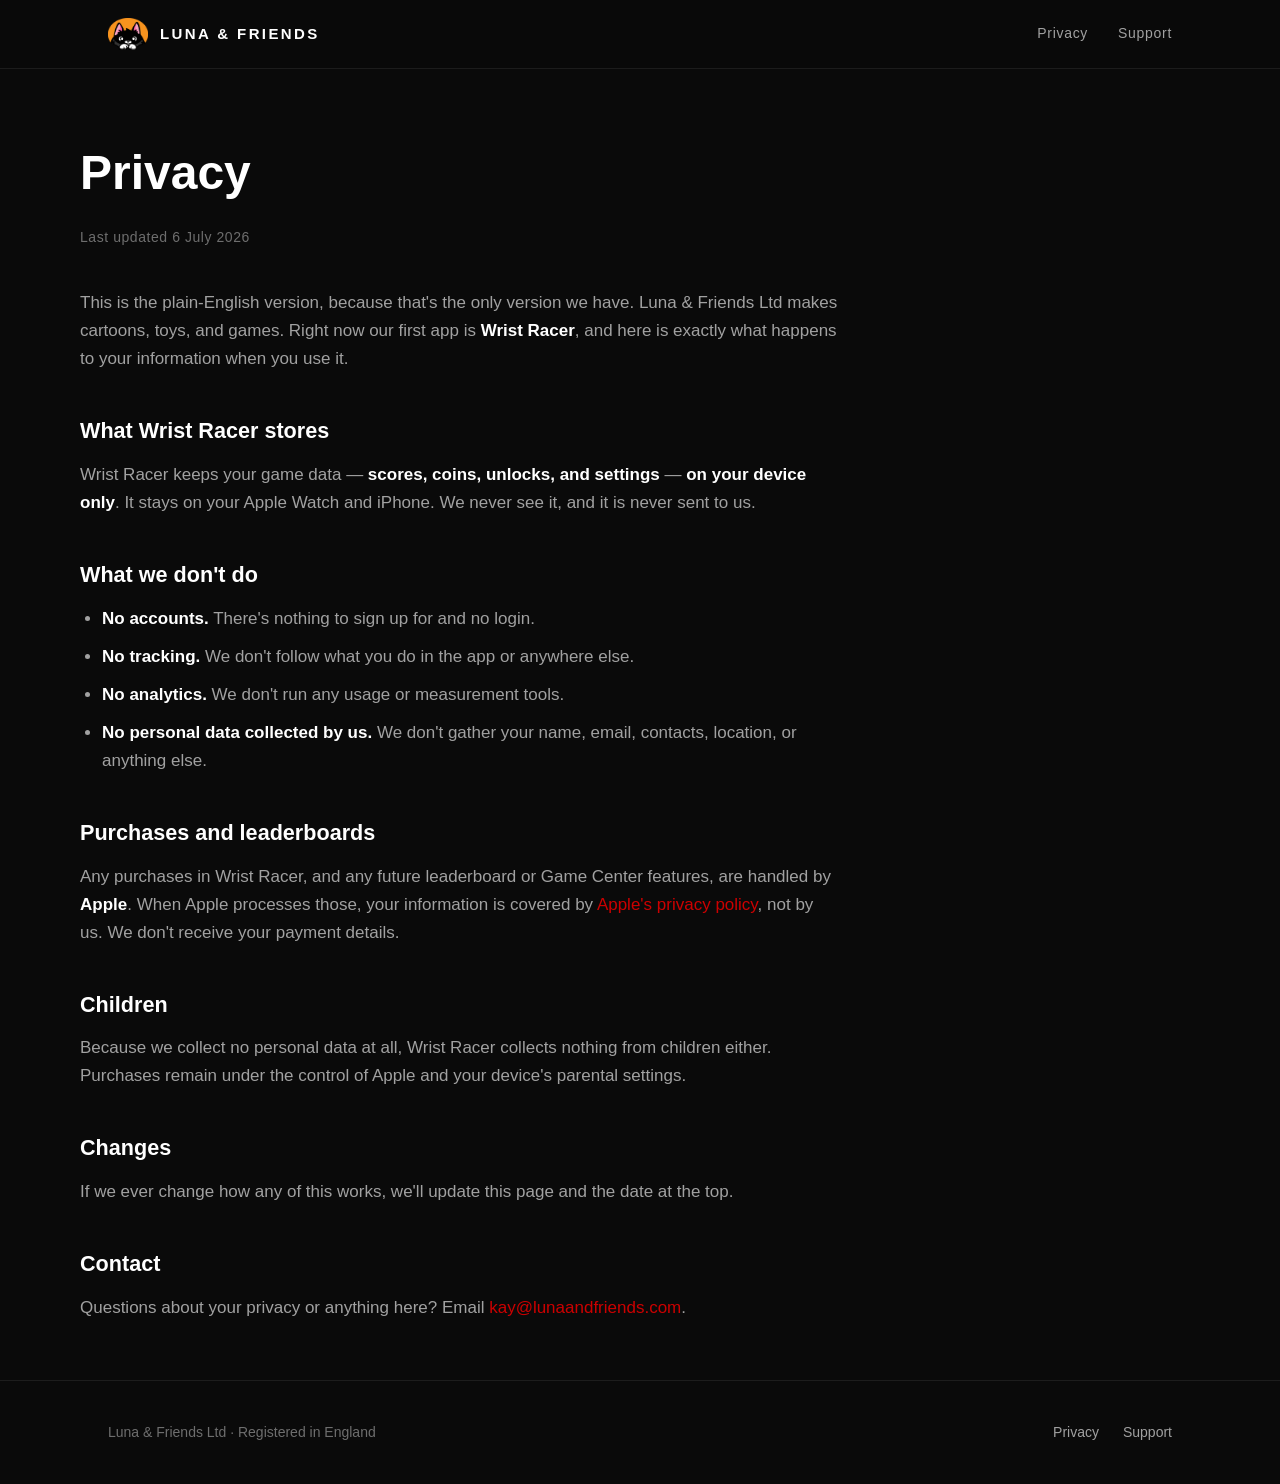
==== privacy.html @ 48a532dc "Luna & Friends Ltd company website Static dark-premium site (index/privacy/support), Wrist Racer fea" ====
<!DOCTYPE html>
<html lang="en">
<head>
  <meta charset="UTF-8" />
  <meta name="viewport" content="width=device-width, initial-scale=1.0" />
  <title>Privacy — Luna &amp; Friends Ltd</title>
  <meta name="description" content="Privacy policy for Luna & Friends Ltd and Wrist Racer. No accounts, no tracking, no analytics, no personal data collected." />
  <meta name="theme-color" content="#0A0A0A" />
  <link rel="icon" href="images/favicon.ico" sizes="any" />
  <link rel="icon" type="image/png" sizes="32x32" href="images/favicon-32.png" />
  <link rel="icon" type="image/png" sizes="16x16" href="images/favicon-16.png" />
  <link rel="apple-touch-icon" href="images/apple-touch-icon.png" />
  <link rel="stylesheet" href="styles.css" />
</head>
<body>
  <header class="nav">
    <div class="wrap nav-inner">
      <a class="brand" href="index.html" aria-label="Luna & Friends home">
        <img src="images/mascot.png" alt="Luna & Friends mascot" />
        <span class="brand-name">Luna &amp; Friends</span>
      </a>
      <nav class="nav-links">
        <a href="privacy.html">Privacy</a>
        <a href="support.html">Support</a>
      </nav>
    </div>
  </header>

  <main class="wrap page">
    <div class="page-head">
      <h1>Privacy</h1>
      <p class="updated">Last updated 6 July 2026</p>
    </div>

    <div class="prose">
      <p>This is the plain-English version, because that's the only version we have. Luna &amp; Friends Ltd makes cartoons, toys, and games. Right now our first app is <strong>Wrist Racer</strong>, and here is exactly what happens to your information when you use it.</p>

      <h2>What Wrist Racer stores</h2>
      <p>Wrist Racer keeps your game data — <strong>scores, coins, unlocks, and settings</strong> — <strong>on your device only</strong>. It stays on your Apple Watch and iPhone. We never see it, and it is never sent to us.</p>

      <h2>What we don't do</h2>
      <ul>
        <li><strong>No accounts.</strong> There's nothing to sign up for and no login.</li>
        <li><strong>No tracking.</strong> We don't follow what you do in the app or anywhere else.</li>
        <li><strong>No analytics.</strong> We don't run any usage or measurement tools.</li>
        <li><strong>No personal data collected by us.</strong> We don't gather your name, email, contacts, location, or anything else.</li>
      </ul>

      <h2>Purchases and leaderboards</h2>
      <p>Any purchases in Wrist Racer, and any future leaderboard or Game Center features, are handled by <strong>Apple</strong>. When Apple processes those, your information is covered by <a href="https://www.apple.com/legal/privacy/" target="_blank" rel="noopener">Apple's privacy policy</a>, not by us. We don't receive your payment details.</p>

      <h2>Children</h2>
      <p>Because we collect no personal data at all, Wrist Racer collects nothing from children either. Purchases remain under the control of Apple and your device's parental settings.</p>

      <h2>Changes</h2>
      <p>If we ever change how any of this works, we'll update this page and the date at the top.</p>

      <h2>Contact</h2>
      <p>Questions about your privacy or anything here? Email <a href="mailto:kay@lunaandfriends.com">kay@lunaandfriends.com</a>.</p>
    </div>
  </main>

  <footer class="footer">
    <div class="wrap footer-inner">
      <span>Luna &amp; Friends Ltd · Registered in England</span>
      <nav class="footer-links">
        <a href="privacy.html">Privacy</a>
        <a href="support.html">Support</a>
      </nav>
    </div>
  </footer>
</body>
</html>
---- styles.css ----
/* Luna & Friends Ltd — dark premium */
:root {
  --bg: #0A0A0A;
  --bg-elev: #121212;
  --bg-card: #141414;
  --text: #FFFFFF;
  --muted: #A1A1A1;
  --muted-dim: #6E6E6E;
  --accent: #CC0000;
  --accent-hover: #FF1A1A;
  --border: rgba(255, 255, 255, 0.08);
  --border-strong: rgba(255, 255, 255, 0.14);
  --maxw: 1120px;
  --font: -apple-system, BlinkMacSystemFont, "Segoe UI", Roboto, Oxygen,
    Ubuntu, Cantarell, "Helvetica Neue", Arial, sans-serif;
}

* { box-sizing: border-box; }

html { -webkit-text-size-adjust: 100%; scroll-behavior: smooth; }

body {
  margin: 0;
  background: var(--bg);
  color: var(--text);
  font-family: var(--font);
  font-size: 17px;
  line-height: 1.65;
  -webkit-font-smoothing: antialiased;
  text-rendering: optimizeLegibility;
}

img { max-width: 100%; display: block; }

a { color: inherit; text-decoration: none; }

::selection { background: var(--accent); color: #fff; }

.wrap {
  width: 100%;
  max-width: var(--maxw);
  margin: 0 auto;
  padding: 0 28px;
}

/* ---------- Nav ---------- */
.nav {
  position: sticky;
  top: 0;
  z-index: 50;
  background: rgba(10, 10, 10, 0.82);
  backdrop-filter: saturate(160%) blur(14px);
  -webkit-backdrop-filter: saturate(160%) blur(14px);
  border-bottom: 1px solid var(--border);
}
.nav-inner {
  display: flex;
  align-items: center;
  justify-content: space-between;
  height: 68px;
}
.brand {
  display: flex;
  align-items: center;
  gap: 12px;
}
.brand img { width: 40px; height: 40px; object-fit: contain; }
.brand-name {
  font-size: 15px;
  font-weight: 700;
  letter-spacing: 0.16em;
  text-transform: uppercase;
}
.nav-links {
  display: flex;
  align-items: center;
  gap: 30px;
  font-size: 14px;
  font-weight: 500;
  letter-spacing: 0.05em;
}
.nav-links a {
  color: var(--muted);
  transition: color 0.18s ease;
}
.nav-links a:hover { color: var(--text); }

/* ---------- Hero ---------- */
.hero {
  text-align: center;
  padding: 96px 0 88px;
  position: relative;
  overflow: hidden;
}
.hero::before {
  content: "";
  position: absolute;
  top: -140px;
  left: 50%;
  transform: translateX(-50%);
  width: 620px;
  height: 620px;
  max-width: 120vw;
  background: radial-gradient(circle, rgba(204, 0, 0, 0.16) 0%, rgba(204, 0, 0, 0) 62%);
  pointer-events: none;
  z-index: 0;
}
.hero .wrap { position: relative; z-index: 1; }
.hero-mascot {
  width: 168px;
  height: auto;
  margin: 0 auto 30px;
  filter: drop-shadow(0 14px 40px rgba(0, 0, 0, 0.55));
}
.hero h1 {
  margin: 0;
  font-size: clamp(2.4rem, 7vw, 4.6rem);
  font-weight: 800;
  letter-spacing: 0.02em;
  line-height: 1.02;
}
.hero h1 .amp { color: var(--accent); }
.hero .tagline {
  margin: 26px auto 0;
  max-width: 620px;
  font-size: clamp(1.05rem, 2.4vw, 1.28rem);
  color: var(--muted);
  line-height: 1.6;
}

/* ---------- Section frame ---------- */
.section { padding: 60px 0; }
.section + .section { border-top: 1px solid var(--border); }

.eyebrow {
  display: inline-flex;
  align-items: center;
  gap: 10px;
  font-size: 13px;
  font-weight: 700;
  letter-spacing: 0.22em;
  text-transform: uppercase;
  color: var(--accent);
  margin: 0 0 18px;
}
.eyebrow::before {
  content: "";
  width: 26px;
  height: 2px;
  background: var(--accent);
  display: inline-block;
}

.card {
  display: grid;
  grid-template-columns: 1fr;
  gap: 20px;
  background: var(--bg-card);
  border: 1px solid var(--border);
  border-radius: 20px;
  padding: 40px;
  transition: border-color 0.2s ease, transform 0.2s ease;
}
.card:hover { border-color: var(--border-strong); }
.card h2 {
  margin: 0;
  font-size: clamp(1.6rem, 4vw, 2.1rem);
  font-weight: 800;
  letter-spacing: 0.01em;
}
.card p {
  margin: 0;
  color: var(--muted);
  max-width: 640px;
  font-size: 1.08rem;
}
.status {
  display: inline-block;
  justify-self: start;
  margin-top: 4px;
  font-size: 12.5px;
  font-weight: 600;
  letter-spacing: 0.08em;
  text-transform: uppercase;
  color: var(--accent);
  border: 1px solid rgba(204, 0, 0, 0.4);
  border-radius: 999px;
  padding: 5px 14px;
}

/* Featured game card with hero image */
.game-card {
  grid-template-columns: 1.05fr 1fr;
  align-items: center;
  gap: 44px;
  padding: 44px;
  background: linear-gradient(160deg, #161616 0%, #0f0f0f 100%);
}
.game-card .game-copy { display: flex; flex-direction: column; gap: 18px; align-items: flex-start; }
.game-media {
  border-radius: 16px;
  overflow: hidden;
  border: 1px solid var(--border-strong);
  box-shadow: 0 24px 60px rgba(0, 0, 0, 0.5);
  line-height: 0;
}
.game-media img { width: 100%; height: auto; }

/* ---------- Contact ---------- */
.contact { text-align: center; padding: 84px 0; }
.contact h2 {
  margin: 0 0 14px;
  font-size: clamp(1.8rem, 5vw, 2.6rem);
  font-weight: 800;
}
.contact p { margin: 0 0 30px; color: var(--muted); }
.mail-btn {
  display: inline-block;
  background: var(--accent);
  color: #fff;
  font-weight: 700;
  letter-spacing: 0.02em;
  font-size: 1.05rem;
  padding: 15px 34px;
  border-radius: 999px;
  transition: background 0.18s ease, transform 0.18s ease;
}
.mail-btn:hover { background: var(--accent-hover); transform: translateY(-1px); }

/* ---------- Footer ---------- */
.footer {
  border-top: 1px solid var(--border);
  padding: 40px 0;
  color: var(--muted-dim);
  font-size: 14px;
}
.footer-inner {
  display: flex;
  flex-wrap: wrap;
  align-items: center;
  justify-content: space-between;
  gap: 16px;
}
.footer-links { display: flex; gap: 24px; }
.footer-links a { color: var(--muted); transition: color 0.18s ease; }
.footer-links a:hover { color: var(--text); }

/* ---------- Content pages (privacy / support) ---------- */
.page { padding: 64px 0 40px; }
.page-head { max-width: 760px; }
.page-head h1 {
  margin: 0 0 10px;
  font-size: clamp(2rem, 6vw, 3rem);
  font-weight: 800;
}
.page-head .updated {
  color: var(--muted-dim);
  font-size: 14px;
  letter-spacing: 0.04em;
}
.prose { max-width: 760px; margin-top: 40px; }
.prose h2 {
  font-size: 1.35rem;
  font-weight: 700;
  margin: 40px 0 12px;
}
.prose p { color: var(--muted); margin: 0 0 18px; }
.prose ul { color: var(--muted); padding-left: 22px; margin: 0 0 18px; }
.prose li { margin-bottom: 10px; }
.prose a { color: var(--accent); }
.prose a:hover { color: var(--accent-hover); }
.prose strong { color: var(--text); font-weight: 600; }

/* ---------- Responsive ---------- */
@media (max-width: 760px) {
  body { font-size: 16px; }
  .wrap { padding: 0 20px; }
  .brand-name { display: none; }
  .nav-links { gap: 22px; }
  .hero { padding: 66px 0 58px; }
  .hero-mascot { width: 132px; }
  .card { padding: 30px 24px; }
  .game-card { grid-template-columns: 1fr; gap: 28px; padding: 28px 22px; }
  .game-card .game-media { order: -1; }
  .section { padding: 46px 0; }
  .contact { padding: 62px 0; }
}
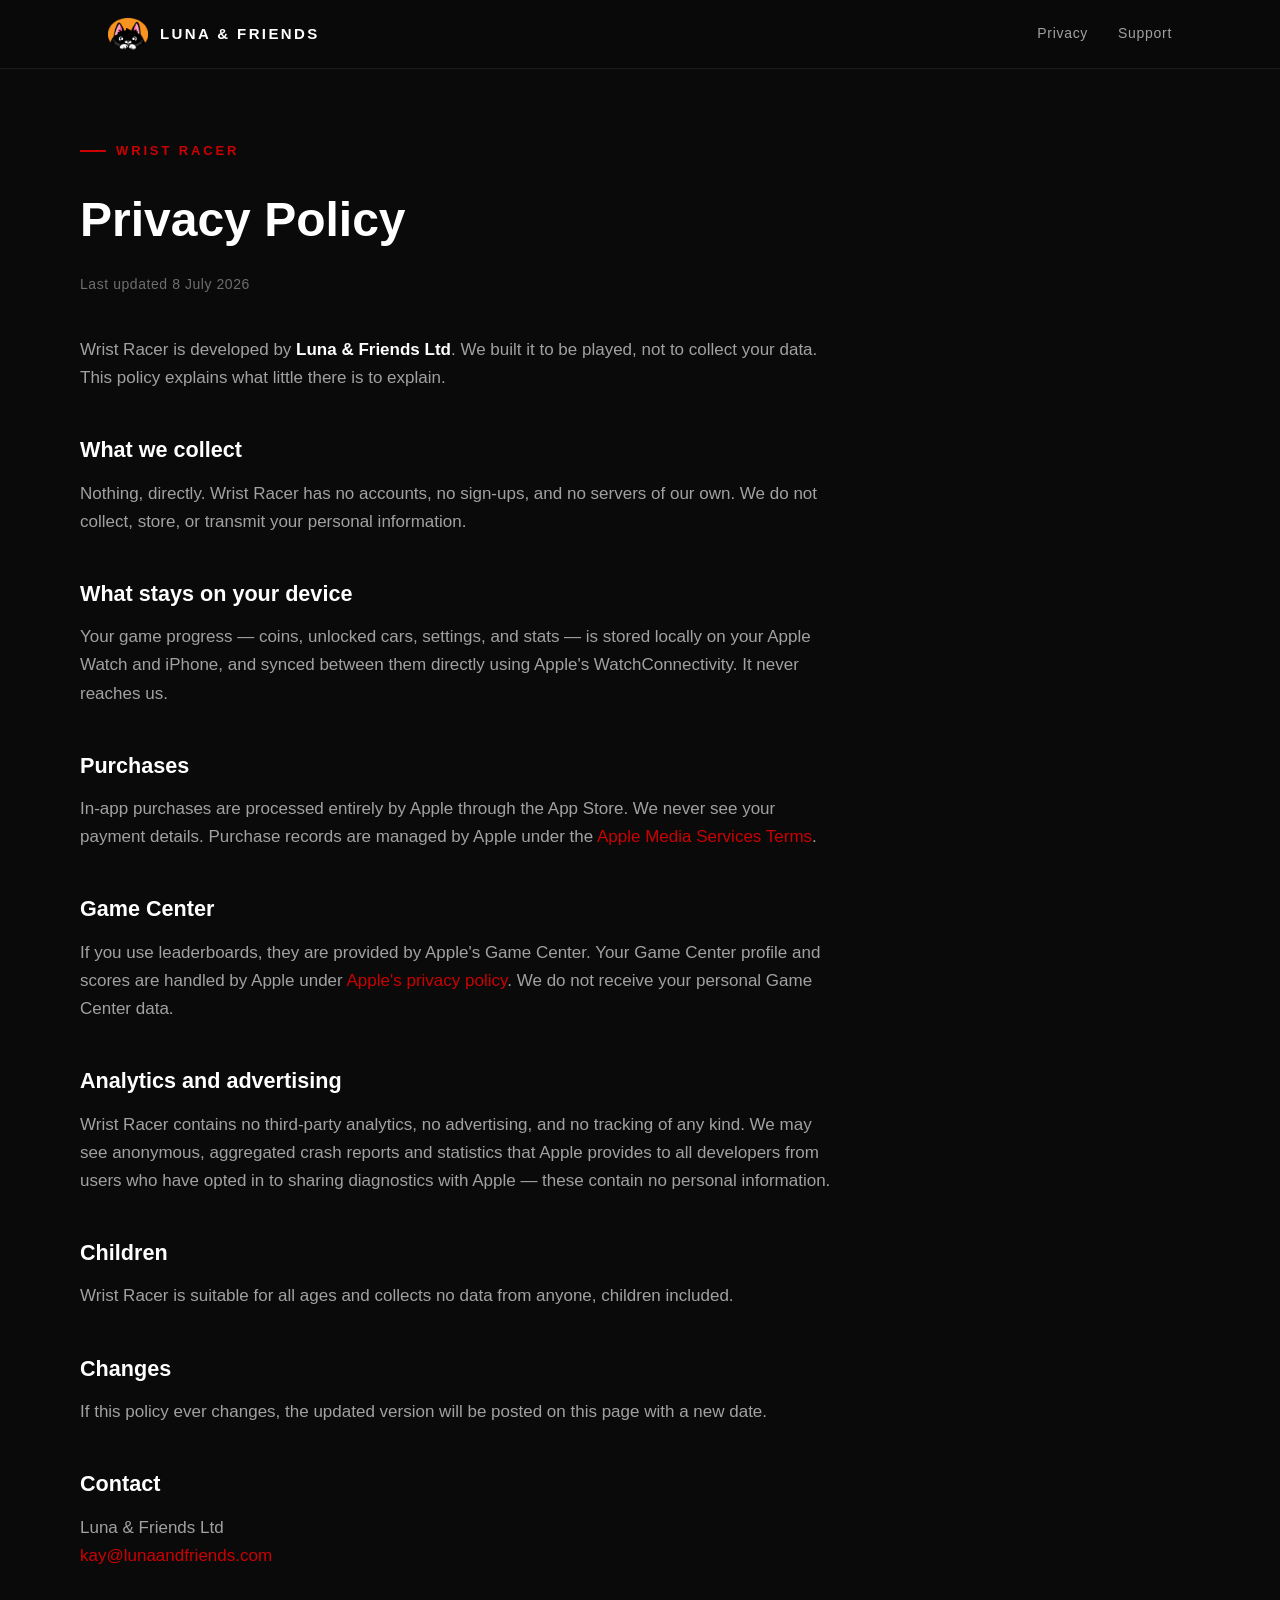
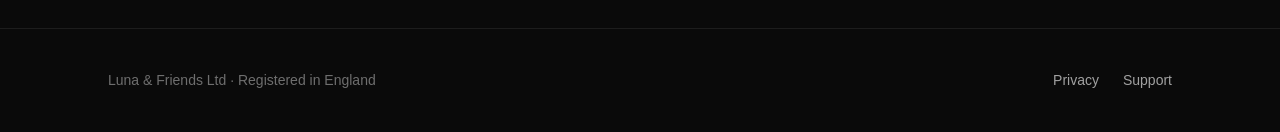
==== commit b234224f: "Update privacy policy with full Wrist Racer data-practices detail Co-Authored-By: Claude Opus 4.8 (1" ====
--- a/privacy.html
+++ b/privacy.html
@@ -3,8 +3,8 @@
 <head>
   <meta charset="UTF-8" />
   <meta name="viewport" content="width=device-width, initial-scale=1.0" />
-  <title>Privacy — Luna &amp; Friends Ltd</title>
-  <meta name="description" content="Privacy policy for Luna & Friends Ltd and Wrist Racer. No accounts, no tracking, no analytics, no personal data collected." />
+  <title>Privacy Policy — Wrist Racer — Luna &amp; Friends Ltd</title>
+  <meta name="description" content="Privacy policy for Wrist Racer by Luna & Friends Ltd. No accounts, no servers, no analytics, no advertising, no tracking — your game data stays on your device." />
   <meta name="theme-color" content="#0A0A0A" />
   <link rel="icon" href="images/favicon.ico" sizes="any" />
   <link rel="icon" type="image/png" sizes="32x32" href="images/favicon-32.png" />
@@ -28,35 +28,38 @@
 
   <main class="wrap page">
     <div class="page-head">
-      <h1>Privacy</h1>
-      <p class="updated">Last updated 6 July 2026</p>
+      <p class="eyebrow">Wrist Racer</p>
+      <h1>Privacy Policy</h1>
+      <p class="updated">Last updated 8 July 2026</p>
     </div>
 
     <div class="prose">
-      <p>This is the plain-English version, because that's the only version we have. Luna &amp; Friends Ltd makes cartoons, toys, and games. Right now our first app is <strong>Wrist Racer</strong>, and here is exactly what happens to your information when you use it.</p>
+      <p>Wrist Racer is developed by <strong>Luna &amp; Friends Ltd</strong>. We built it to be played, not to collect your data. This policy explains what little there is to explain.</p>
 
-      <h2>What Wrist Racer stores</h2>
-      <p>Wrist Racer keeps your game data — <strong>scores, coins, unlocks, and settings</strong> — <strong>on your device only</strong>. It stays on your Apple Watch and iPhone. We never see it, and it is never sent to us.</p>
+      <h2>What we collect</h2>
+      <p>Nothing, directly. Wrist Racer has no accounts, no sign-ups, and no servers of our own. We do not collect, store, or transmit your personal information.</p>
 
-      <h2>What we don't do</h2>
-      <ul>
-        <li><strong>No accounts.</strong> There's nothing to sign up for and no login.</li>
-        <li><strong>No tracking.</strong> We don't follow what you do in the app or anywhere else.</li>
-        <li><strong>No analytics.</strong> We don't run any usage or measurement tools.</li>
-        <li><strong>No personal data collected by us.</strong> We don't gather your name, email, contacts, location, or anything else.</li>
-      </ul>
+      <h2>What stays on your device</h2>
+      <p>Your game progress — coins, unlocked cars, settings, and stats — is stored locally on your Apple Watch and iPhone, and synced between them directly using Apple's WatchConnectivity. It never reaches us.</p>
 
-      <h2>Purchases and leaderboards</h2>
-      <p>Any purchases in Wrist Racer, and any future leaderboard or Game Center features, are handled by <strong>Apple</strong>. When Apple processes those, your information is covered by <a href="https://www.apple.com/legal/privacy/" target="_blank" rel="noopener">Apple's privacy policy</a>, not by us. We don't receive your payment details.</p>
+      <h2>Purchases</h2>
+      <p>In-app purchases are processed entirely by Apple through the App Store. We never see your payment details. Purchase records are managed by Apple under the <a href="https://www.apple.com/legal/internet-services/itunes/" target="_blank" rel="noopener">Apple Media Services Terms</a>.</p>
+
+      <h2>Game Center</h2>
+      <p>If you use leaderboards, they are provided by Apple's Game Center. Your Game Center profile and scores are handled by Apple under <a href="https://www.apple.com/legal/privacy/" target="_blank" rel="noopener">Apple's privacy policy</a>. We do not receive your personal Game Center data.</p>
+
+      <h2>Analytics and advertising</h2>
+      <p>Wrist Racer contains no third-party analytics, no advertising, and no tracking of any kind. We may see anonymous, aggregated crash reports and statistics that Apple provides to all developers from users who have opted in to sharing diagnostics with Apple — these contain no personal information.</p>
 
       <h2>Children</h2>
-      <p>Because we collect no personal data at all, Wrist Racer collects nothing from children either. Purchases remain under the control of Apple and your device's parental settings.</p>
+      <p>Wrist Racer is suitable for all ages and collects no data from anyone, children included.</p>
 
       <h2>Changes</h2>
-      <p>If we ever change how any of this works, we'll update this page and the date at the top.</p>
+      <p>If this policy ever changes, the updated version will be posted on this page with a new date.</p>
 
       <h2>Contact</h2>
-      <p>Questions about your privacy or anything here? Email <a href="mailto:kay@lunaandfriends.com">kay@lunaandfriends.com</a>.</p>
+      <p>Luna &amp; Friends Ltd<br />
+      <a href="mailto:kay@lunaandfriends.com">kay@lunaandfriends.com</a></p>
     </div>
   </main>
 
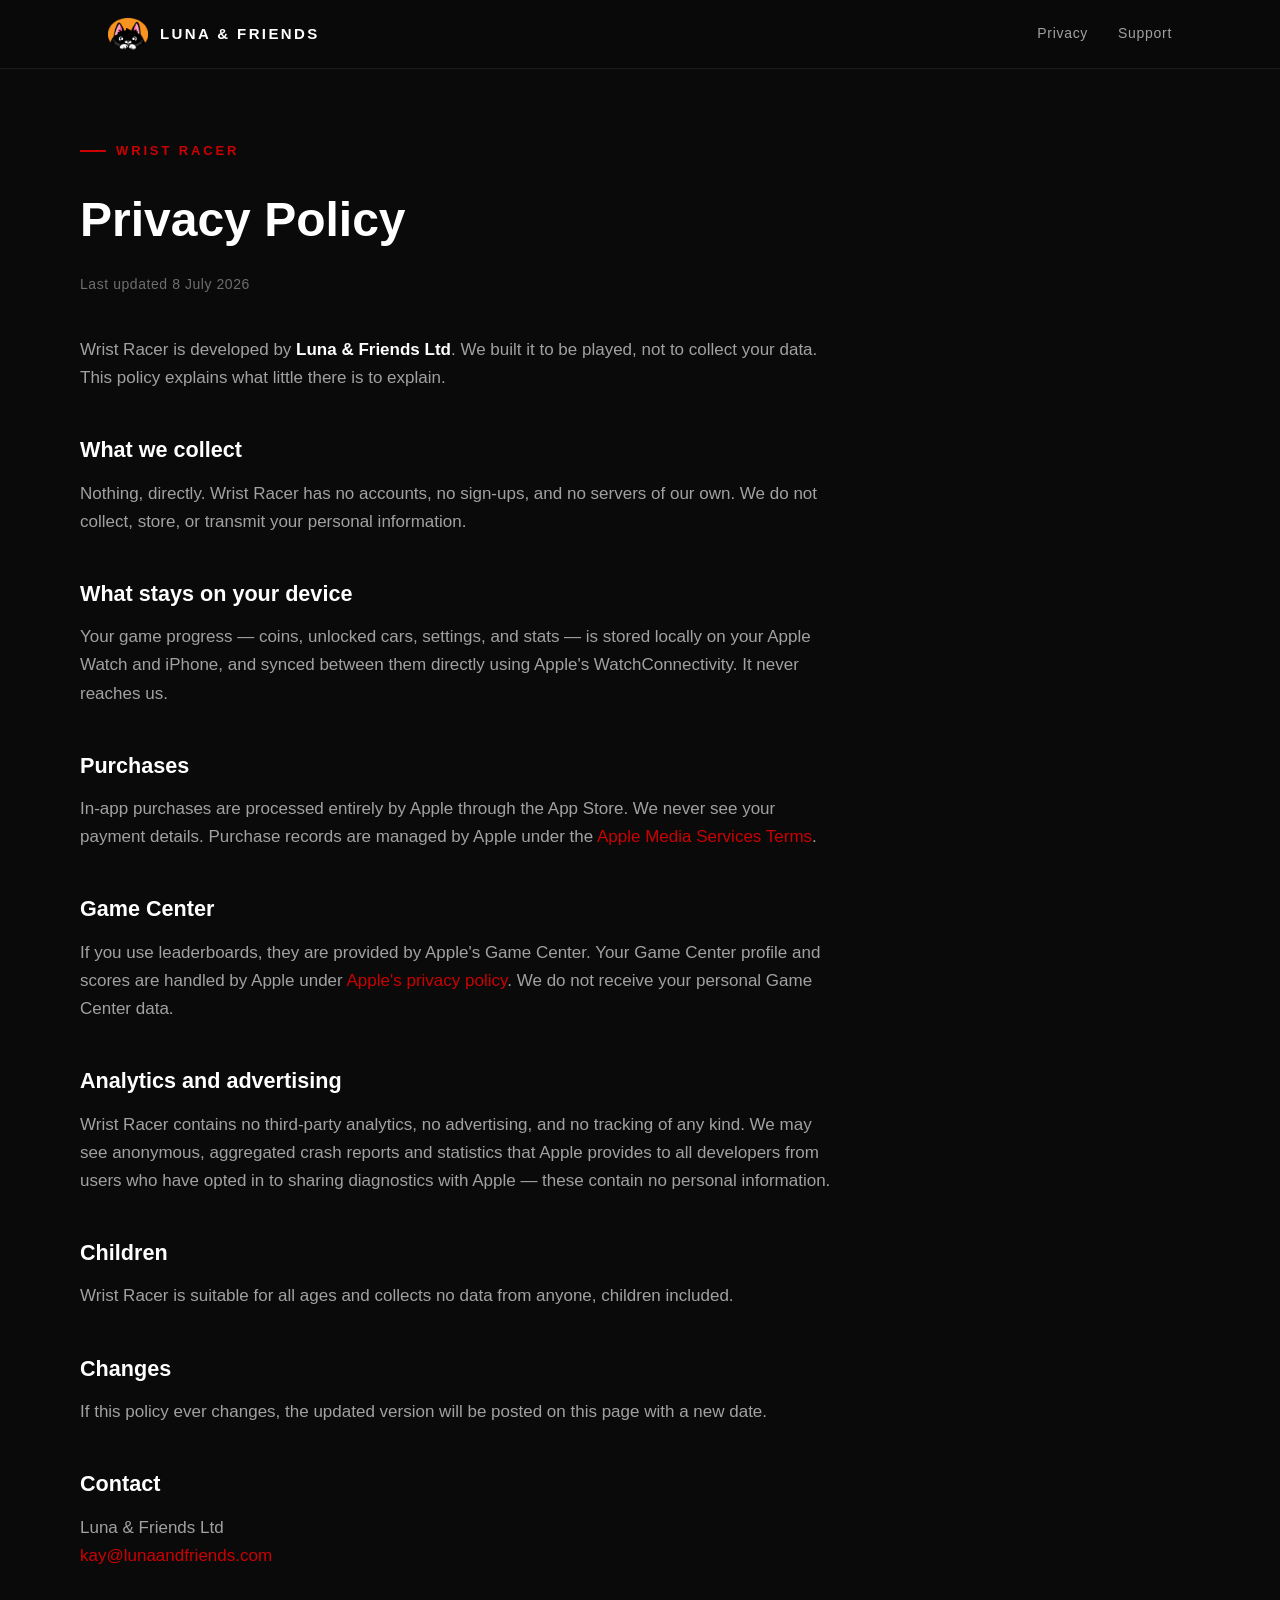
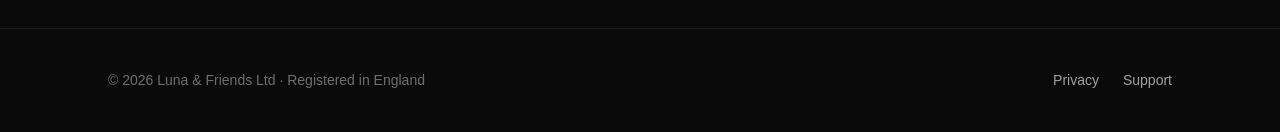
==== commit 14984821: "Add copyright notice to footer on all pages Co-Authored-By: Claude Opus 4.8 (1M context) <noreply@an" ====
--- a/privacy.html
+++ b/privacy.html
@@ -65,7 +65,7 @@
 
   <footer class="footer">
     <div class="wrap footer-inner">
-      <span>Luna &amp; Friends Ltd · Registered in England</span>
+      <span>&copy; 2026 Luna &amp; Friends Ltd · Registered in England</span>
       <nav class="footer-links">
         <a href="privacy.html">Privacy</a>
         <a href="support.html">Support</a>
--- a/styles.css
+++ b/styles.css
@@ -206,6 +206,15 @@
 }
 .game-media img { width: 100%; height: auto; }
 
+/* Wrist Racer wordmark used as the card title */
+.game-title { margin: 0; line-height: 0; }
+.game-title img {
+  width: 300px;
+  max-width: 82%;
+  height: auto;
+  display: block;
+}
+
 /* ---------- Contact ---------- */
 .contact { text-align: center; padding: 84px 0; }
 .contact h2 {
